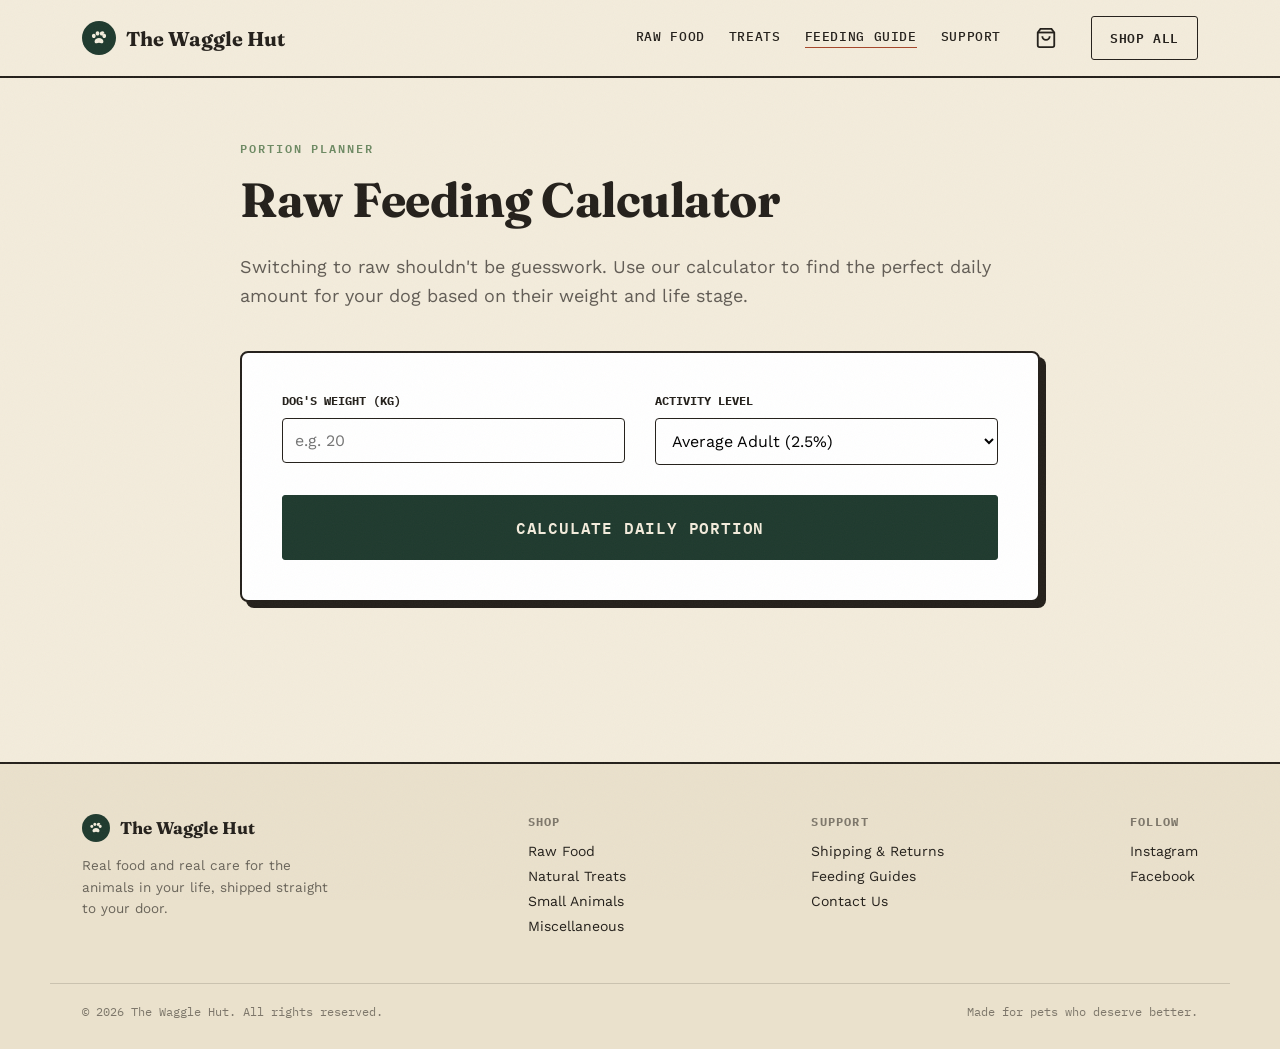
==== calculator.html @ dce18dcf "Initial website" ====
<!DOCTYPE html>
<html lang="en">
<head>
  <meta charset="UTF-8">
  <meta name="viewport" content="width=device-width, initial-scale=1.0">
  <title>Raw Feeding Calculator — The Waggle Hut</title>
  <link rel="stylesheet" href="css/main.css">
  <link rel="stylesheet" href="css/components.css">
</head>
<body>

<div class="cart-overlay">
  <div class="cart-drawer">
    <div class="cart-header">
      <h2>Your Cart</h2>
      <button class="close-cart" onclick="closeCart()">
        <svg width="24" height="24" viewBox="0 0 24 24" fill="none" stroke="currentColor" stroke-width="2"><path d="M18 6 6 18M6 6l12 12"/></svg>
      </button>
    </div>
    <div class="cart-items"></div>
    <div class="cart-footer">
      <div class="cart-total"><span>Subtotal</span><span>£0.00</span></div>
      <button class="cta-btn checkout-btn">Proceed to Checkout</button>
    </div>
  </div>
</div>

<header>
  <div class="header-inner">
    <a href="index.html" class="logo">
      <span class="mark">
        <svg viewBox="0 0 24 24" fill="none" xmlns="http://www.w3.org/2000/svg">
          <path d="M8 9.5c0 1.4-1 2.5-2.2 2.5S3.5 10.9 3.5 9.5 4.6 7 5.8 7 8 8.1 8 9.5Z" fill="#F3ECDC"/>
          <path d="M12.5 6.5c0 1.4-1 2.5-2.2 2.5S8 7.9 8 6.5 9 4 10.2 4s2.3 1.1 2.3 2.5Z" fill="#F3ECDC"/>
          <path d="M17.5 6.5c0 1.4-1 2.5-2.3 2.5s-2.2-1.1-2.2-2.5S14.9 4 16.2 4s2.3 1.1 2.3 2.5Z" fill="#F3ECDC"/>
          <path d="M20.5 9.5c0 1.4-1 2.5-2.2 2.5S16 10.9 16 9.5 17.1 7 18.3 7s2.2 1.1 2.2 2.5Z" fill="#F3ECDC"/>
          <path d="M12 12c-2.6 0-5.3 1.7-5.3 4.1 0 1.5 1.2 2.6 2.6 2.3.9-.2 1.7-.6 2.7-.6s1.8.4 2.7.6c1.4.3 2.6-.8 2.6-2.3 0-2.4-2.7-4.1-5.3-4.1Z" fill="#F3ECDC"/>
        </svg>
      </span>
      The Waggle Hut
    </a>
    <nav>
      <div class="nav-links">
        <a href="shop.html?cat=raw">Raw Food</a>
        <a href="shop.html?cat=treats">Treats</a>
        <a href="calculator.html" style="border-color:var(--rust);">Feeding Guide</a>
        <a href="contact.html">Support</a>
        <a href="shop.html" class="mobile-only-link">Shop All</a>
      </div>
      <button class="cart-trigger" onclick="openCart()">
        <svg viewBox="0 0 24 24" fill="none" stroke="currentColor" stroke-width="2">
          <path d="M6 2 3 6v14a2 2 0 0 0 2 2h14a2 2 0 0 0 2-2V6l-3-4Z"/><path d="M3 6h18"/><path d="M16 10a4 4 0 0 1-8 0"/>
        </svg>
        <span class="cart-count">0</span>
      </button>
      <a href="shop.html" class="cta-btn outline">Shop All</a>
      <button class="menu-toggle" onclick="toggleMenu()" aria-label="Toggle Menu">
        <span></span>
        <span></span>
        <span></span>
      </button>
    </nav>
  </div>
</header>

<main class="wrap" style="padding: 60px 32px;">
  <div style="max-width: 800px; margin: 0 auto;">
    <div class="eyebrow" style="color: var(--sage); margin-bottom: 12px;">Portion Planner</div>
    <h1 style="font-size: 48px; margin-bottom: 24px;">Raw Feeding Calculator</h1>
    <p style="font-size: 18px; line-height: 1.6; color: rgba(36, 32, 27, 0.7); margin-bottom: 40px;">
      Switching to raw shouldn't be guesswork. Use our calculator to find the perfect daily amount for your dog based on their weight and life stage.
    </p>

    <div style="background: white; border: 2px solid var(--ink); border-radius: 8px; padding: 40px; box-shadow: 6px 6px 0 var(--ink);">
      <div style="display: grid; grid-template-columns: 1fr 1fr; gap: 30px; margin-bottom: 30px;">
        <div>
          <label style="display: block; font-family: 'IBM Plex Mono', monospace; font-size: 12px; font-weight: 700; text-transform: uppercase; margin-bottom: 10px;">Dog's Weight (kg)</label>
          <input type="number" id="weight" placeholder="e.g. 20" style="width: 100%; padding: 12px; border: 1.5px solid var(--ink); border-radius: 4px; font-family: inherit; font-size: 16px;">
        </div>
        <div>
          <label style="display: block; font-family: 'IBM Plex Mono', monospace; font-size: 12px; font-weight: 700; text-transform: uppercase; margin-bottom: 10px;">Activity Level</label>
          <select id="activity" style="width: 100%; padding: 12px; border: 1.5px solid var(--ink); border-radius: 4px; font-family: inherit; font-size: 16px; background: white;">
            <option value="0.02">Inactive / Senior (2%)</option>
            <option value="0.025" selected>Average Adult (2.5%)</option>
            <option value="0.03">Very Active (3%)</option>
            <option value="0.05">Puppy (5%)</option>
          </select>
        </div>
      </div>
      
      <button class="cta-btn" style="width: 100%; padding: 18px; font-size: 16px;" onclick="calculatePortion()">Calculate Daily Portion</button>

      <div id="result" style="margin-top: 40px; padding-top: 40px; border-top: 1px solid var(--line); display: none; text-align: center;">
        <div class="eyebrow" style="color: var(--rust); margin-bottom: 8px;">Recommended Daily Amount</div>
        <div style="font-family: 'Fraunces', serif; font-size: 64px; font-weight: 900; color: var(--pine);" id="portion-value">500g</div>
        <p style="font-size: 14px; color: rgba(36, 32, 27, 0.6); margin-top: 10px;">Split this into 2 meals per day.</p>
        
        <div style="margin-top: 32px; background: var(--cream); padding: 20px; border-radius: 6px; text-align: left;">
          <h4 style="margin-bottom: 10px;">The 80-10-10 Rule</h4>
          <p style="font-size: 14px; line-height: 1.5;">For a balanced diet, this total should ideally consist of 80% muscle meat, 10% edible bone, and 10% organ meat (5% of which should be liver).</p>
        </div>
      </div>
    </div>
  </div>
</main>

<footer style="margin-top: 100px;">
  <div class="foot-inner">
    <div class="foot-col" style="max-width:260px;">
      <div class="logo" style="margin-bottom:10px;">
        <span class="mark" style="width:28px;height:28px;">
           <svg viewBox="0 0 24 24" fill="none" xmlns="http://www.w3.org/2000/svg" style="width:16px;height:16px;"><path d="M8 9.5c0 1.4-1 2.5-2.2 2.5S3.5 10.9 3.5 9.5 4.6 7 5.8 7 8 8.1 8 9.5Z" fill="#F3ECDC"/><path d="M12.5 6.5c0 1.4-1 2.5-2.2 2.5S8 7.9 8 6.5 9 4 10.2 4s2.3 1.1 2.3 2.5Z" fill="#F3ECDC"/><path d="M17.5 6.5c0 1.4-1 2.5-2.3 2.5s-2.2-1.1-2.2-2.5S14.9 4 16.2 4s2.3 1.1 2.3 2.5Z" fill="#F3ECDC"/><path d="M20.5 9.5c0 1.4-1 2.5-2.2 2.5S16 10.9 16 9.5 17.1 7 18.3 7s2.2 1.1 2.2 2.5Z" fill="#F3ECDC"/><path d="M12 12c-2.6 0-5.3 1.7-5.3 4.1 0 1.5 1.2 2.6 2.6 2.3.9-.2 1.7-.6 2.7-.6s1.8.4 2.7.6c1.4.3 2.6-.8 2.6-2.3 0-2.4-2.7-4.1-5.3-4.1Z" fill="#F3ECDC"/></svg>
        </span>
        <span style="font-size:17px;">The Waggle Hut</span>
      </div>
      <p style="font-size:13.5px; line-height:1.6; color:rgba(36,32,27,0.65);">Real food and real care for the animals in your life, shipped straight to your door.</p>
    </div>
    <div class="foot-col">
      <h4>Shop</h4>
      <a href="shop.html?cat=raw">Raw Food</a>
      <a href="shop.html?cat=treats">Natural Treats</a>
      <a href="shop.html?cat=small-animals">Small Animals</a>
      <a href="shop.html?cat=misc">Miscellaneous</a>
    </div>
    <div class="foot-col">
      <h4>Support</h4>
      <a href="contact.html">Shipping &amp; Returns</a>
      <a href="calculator.html">Feeding Guides</a>
      <a href="contact.html">Contact Us</a>
    </div>
    <div class="foot-col">
      <h4>Follow</h4>
      <a href="#">Instagram</a>
      <a href="#">Facebook</a>
    </div>
  </div>
  <div class="foot-bottom">
    <span>© 2026 The Waggle Hut. All rights reserved.</span>
    <span>Made for pets who deserve better.</span>
  </div>
</footer>

<script src="js/products.js"></script>
<script src="js/cart.js"></script>
<script>
  function calculatePortion() {
    const weight = parseFloat(document.getElementById('weight').value);
    const activity = parseFloat(document.getElementById('activity').value);
    const resultDiv = document.getElementById('result');
    const valueSpan = document.getElementById('portion-value');

    if (isNaN(weight) || weight <= 0) {
      alert("Please enter a valid weight.");
      return;
    }

    const portion = weight * activity * 1000; // in grams
    valueSpan.textContent = portion >= 1000 ? (portion/1000).toFixed(2) + 'kg' : Math.round(portion) + 'g';
    resultDiv.style.display = 'block';
    
    // Smooth scroll to result
    resultDiv.scrollIntoView({ behavior: 'smooth', block: 'nearest' });
  }
</script>

</body>
</html>
---- css/main.css ----
@import url('https://fonts.googleapis.com/css2?family=Fraunces:wght@500;600;700;900&family=Work+Sans:wght@400;500;600&family=IBM+Plex+Mono:wght@500;600&display=swap');

:root {
  --pine: #1F3A2E;
  --pine-dark: #142720;
  --cream: #F3ECDC;
  --cream-2: #EAE1CC;
  --ink: #24201B;
  --rust: #A6472A;
  --ochre: #C9902E;
  --sage: #6E8A63;
  --line: rgba(36,32,27,0.16);
  --shadow: 0 10px 24px rgba(20,39,32,0.14);
}

* { box-sizing: border-box; }
html { scroll-behavior: smooth; }

body {
  margin: 0;
  background: var(--cream);
  color: var(--ink);
  font-family: 'Work Sans', sans-serif;
  -webkit-font-smoothing: antialiased;
  min-height: 100vh;
  display: flex;
  flex-direction: column;
}

/* Global Grain Overlay */
body::before {
  content: "";
  position: fixed; inset: 0;
  pointer-events: none;
  z-index: 2000;
  opacity: 0.035;
  background-image: url("data:image/svg+xml,%3Csvg xmlns='http://www.w3.org/2000/svg' width='140' height='140'%3E%3Cfilter id='n'%3E%3CfeTurbulence type='fractalNoise' baseFrequency='0.9' numOctaves='2' stitchTiles='stitch'/%3E%3C/filter%3E%3Crect width='100%25' height='100%25' filter='url(%23n)'/%3E%3C/svg%3E");
}

h1, h2, h3, h4 {
  font-family: 'Fraunces', serif;
  margin: 0;
  letter-spacing: -0.01em;
}

a { color: inherit; text-decoration: none; }

.eyebrow {
  font-family: 'IBM Plex Mono', monospace;
  font-size: 12px;
  letter-spacing: 0.16em;
  text-transform: uppercase;
  font-weight: 600;
}

.wrap {
  max-width: 1180px;
  margin: 0 auto;
  padding: 0 32px;
  width: 100%;
}

@media (max-width: 640px) { .wrap { padding: 0 20px; } }

/* ---------- HEADER ---------- */
header {
  position: sticky; top: 0; z-index: 100;
  background: var(--cream);
  border-bottom: 2px solid var(--ink);
}

.header-inner {
  display: flex; align-items: center; justify-content: space-between;
  padding: 16px 32px;
  max-width: 1180px;
  margin: 0 auto;
}

@media (max-width: 640px) { .header-inner { padding: 14px 20px; } }

.logo {
  display: flex; align-items: center; gap: 10px;
  font-family: 'Fraunces', serif;
  font-weight: 700;
  font-size: 20px;
}

.logo .mark {
  width: 34px; height: 34px; border-radius: 50%;
  background: var(--pine);
  display: flex; align-items: center; justify-content: center;
  flex-shrink: 0;
}

.logo .mark svg { width: 20px; height: 20px; }

nav { display: flex; gap: 28px; align-items: center; }

nav a {
  font-family: 'IBM Plex Mono', monospace;
  font-size: 12.5px;
  letter-spacing: 0.05em;
  text-transform: uppercase;
  font-weight: 500;
  padding-bottom: 3px;
  border-bottom: 1.5px solid transparent;
  transition: border-color .2s ease;
  white-space: nowrap;
}

nav a:hover { border-color: var(--rust); }

.nav-links { display: flex; gap: 24px; }

.cart-trigger {
  position: relative;
  background: none; border: none; cursor: pointer; padding: 6px;
  display: flex; align-items: center; justify-content: center;
}
.cart-trigger svg { width: 22px; height: 22px; color: var(--ink); }
.cart-count {
  position: absolute; top: -2px; right: -2px;
  background: var(--rust); color: #fff;
  font-family: 'IBM Plex Mono', monospace; font-size: 10px; font-weight: 700;
  width: 16px; height: 16px; border-radius: 50%;
  display: flex; align-items: center; justify-content: center;
}

.cta-btn {
  font-family: 'IBM Plex Mono', monospace;
  font-size: 12.5px;
  letter-spacing: 0.05em;
  text-transform: uppercase;
  font-weight: 600;
  background: var(--pine);
  color: var(--cream);
  padding: 10px 18px;
  border-radius: 3px;
  display: inline-block;
  transition: transform .18s ease, background .18s ease;
  border: 1.5px solid var(--pine);
  cursor: pointer;
}

.cta-btn:hover { background: var(--pine-dark); transform: translateY(-2px); }

.cta-btn.outline { background: transparent; color: var(--ink); border: 1.5px solid var(--ink); }

.cta-btn.outline:hover { background: var(--ink); color: var(--cream); }

.menu-toggle { display: none; }

.mobile-only-link { display: none; }

@media (max-width: 860px) {
  .nav-links { display: none; }
  
  .nav-links.open {
    display: flex;
    flex-direction: column;
    position: absolute;
    top: 100%;
    left: 0;
    right: 0;
    background: var(--cream);
    border-bottom: 2px solid var(--ink);
    padding: 24px;
    gap: 8px;
    z-index: 99;
  }
  
  .nav-links.open a {
    font-size: 16px;
    padding: 10px 0;
    border-bottom: 1px solid var(--line);
    width: 100%;
    display: block;
  }
  
  .nav-links.open a:last-child {
    border-bottom: none;
  }

  .mobile-only-link {
    display: block;
  }

  nav > .cta-btn.outline {
    display: none;
  }

  .menu-toggle {
    display: flex;
    gap: 4px;
    flex-direction: column;
    justify-content: center;
    align-items: center;
    background: none;
    border: none;
    cursor: pointer;
    padding: 6px;
    width: 34px;
    height: 34px;
  }
  
  .menu-toggle span {
    width: 22px;
    height: 2px;
    background: var(--ink);
    transition: transform .2s ease, opacity .2s ease;
  }
  
  .menu-toggle.active span:nth-child(1) {
    transform: translateY(6px) rotate(45deg);
  }
  .menu-toggle.active span:nth-child(2) {
    opacity: 0;
  }
  .menu-toggle.active span:nth-child(3) {
    transform: translateY(-6px) rotate(-45deg);
  }
}

/* ---------- FOOTER ---------- */
footer {
  background: var(--cream-2);
  padding: 50px 0 30px;
  margin-top: auto;
  border-top: 2px solid var(--ink);
}

.foot-inner {
  max-width: 1180px; margin: 0 auto; padding: 0 32px;
  display: flex; justify-content: space-between; gap: 40px; flex-wrap: wrap;
}

@media (max-width: 640px) { .foot-inner { padding: 0 20px; } }

.foot-col h4 {
  font-family: 'IBM Plex Mono', monospace;
  font-size: 12px; text-transform: uppercase; letter-spacing: 0.1em;
  margin-bottom: 14px; color: rgba(36,32,27,0.55);
}

.foot-col a { display: block; font-size: 14px; margin-bottom: 9px; color: var(--ink); }
.foot-col a:hover { color: var(--rust); }

.foot-bottom {
  max-width: 1180px; margin: 40px auto 0; padding: 20px 32px 0;
  border-top: 1px solid var(--line);
  font-family: 'IBM Plex Mono', monospace;
  font-size: 11.5px; color: rgba(36,32,27,0.55);
  display: flex; justify-content: space-between; flex-wrap: wrap; gap: 10px;
}

@media (max-width: 640px) { .foot-bottom { padding: 20px 20px 0; } }

/* ---------- SHARED UTILITIES ---------- */
@media (prefers-reduced-motion: reduce) {
  * { animation: none !important; transition: none !important; }
}
---- css/components.css ----
/* ---------- HERO ---------- */
.hero {
  background: var(--pine);
  color: var(--cream);
  position: relative;
  overflow: hidden;
  border-bottom: 2px solid var(--ink);
}

.hero-inner {
  max-width: 1180px;
  margin: 0 auto;
  padding: 88px 32px 96px;
  display: grid;
  grid-template-columns: 1.15fr 0.85fr;
  gap: 40px;
  align-items: center;
}

@media (max-width: 900px) {
  .hero-inner { grid-template-columns: 1fr; padding: 56px 20px 64px; text-align: left; }
}

.hero-eyebrow { color: var(--ochre); margin-bottom: 18px; }

.hero h1 {
  font-size: clamp(40px, 6vw, 68px);
  line-height: 1.02;
  font-weight: 700;
}

.hero h1 em { font-style: normal; color: var(--ochre); }

.hero p {
  font-size: 17px;
  line-height: 1.6;
  max-width: 460px;
  margin: 22px 0 32px;
  color: rgba(243,236,220,0.86);
}

.hero-ctas { display: flex; gap: 14px; flex-wrap: wrap; }
.hero-ctas .cta-btn { background: var(--ochre); border-color: var(--ochre); color: var(--pine-dark); font-weight: 700; }
.hero-ctas .cta-btn:hover { background: #dba342; }
.hero-ctas .cta-btn.outline { background: transparent; color: var(--cream); border-color: rgba(243,236,220,0.5); }
.hero-ctas .cta-btn.outline:hover { background: rgba(243,236,220,0.12); }

.stamp-wrap { display: flex; justify-content: center; align-items: center; }

.stamp {
  width: min(300px, 80vw);
  height: min(300px, 80vw);
  border-radius: 50%;
  border: 3px solid var(--ochre);
  display: flex;
  align-items: center;
  justify-content: center;
  position: relative;
  transform: rotate(-8deg);
  animation: stampin .7s ease-out;
}

.stamp::before {
  content: "";
  position: absolute; inset: 10px;
  border-radius: 50%;
  border: 1px dashed rgba(201,144,46,0.55);
}

.stamp-text {
  font-family: 'IBM Plex Mono', monospace;
  text-transform: uppercase;
  text-align: center;
  color: var(--ochre);
  font-size: 12px;
  letter-spacing: 0.14em;
  line-height: 1.8;
}

.stamp-text .big {
  font-family: 'Fraunces', serif;
  font-size: 26px;
  color: var(--cream);
  letter-spacing: 0;
  display: block;
  margin: 6px 0;
}

@keyframes stampin {
  0% { transform: rotate(-8deg) scale(1.4); opacity: 0; }
  60% { opacity: 1; }
  100% { transform: rotate(-8deg) scale(1); opacity: 1; }
}

/* ---------- TRUST STRIP ---------- */
.trust {
  background: var(--cream-2);
  border-bottom: 2px solid var(--ink);
}

.trust-inner {
  max-width: 1180px; margin: 0 auto; padding: 22px 32px;
  display: flex; justify-content: space-between; flex-wrap: wrap; gap: 18px;
}

@media (max-width: 640px) { .trust-inner { padding: 20px; justify-content: flex-start; gap: 14px 28px; } }

.trust-item {
  display: flex; align-items: center; gap: 10px;
  font-family: 'IBM Plex Mono', monospace;
  font-size: 12px; letter-spacing: 0.03em;
  text-transform: uppercase;
  font-weight: 600;
}

.trust-item svg { width: 18px; height: 18px; flex-shrink: 0; color: var(--rust); }

/* ---------- CATEGORY CARDS ---------- */
.cat-grid {
  display: grid;
  grid-template-columns: repeat(4, 1fr);
  gap: 26px;
}

@media (max-width: 980px) { .cat-grid { grid-template-columns: repeat(2, 1fr); } }
@media (max-width: 560px) { .cat-grid { grid-template-columns: 1fr; } }

.cat-card {
  position: relative;
  background: #fff;
  border: 1.5px solid var(--ink);
  border-radius: 6px;
  padding: 30px 24px 26px;
  display: flex;
  flex-direction: column;
  gap: 16px;
  cursor: pointer;
  transition: transform .22s cubic-bezier(.2, .8, .3, 1), box-shadow .22s ease;
  transform: rotate(var(--tilt, 0deg));
  box-shadow: 4px 4px 0 var(--ink);
}

.cat-card:nth-child(1) { --tilt: -1.4deg; }
.cat-card:nth-child(2) { --tilt: 1deg; }
.cat-card:nth-child(3) { --tilt: -0.8deg; }
.cat-card:nth-child(4) { --tilt: 1.6deg; }

.cat-card:hover {
  transform: rotate(0deg) translateY(-6px);
  box-shadow: 8px 10px 0 var(--ink);
}

.cat-tag-hole {
  position: absolute; top: 14px; left: 50%; transform: translateX(-50%);
  width: 14px; height: 14px; border-radius: 50%;
  background: var(--cream);
  border: 1.5px solid var(--ink);
}

.cat-icon {
  width: 56px; height: 56px; border-radius: 50%;
  display: flex; align-items: center; justify-content: center;
  margin-top: 8px;
}

.cat-icon svg { width: 28px; height: 28px; }
.cat-card.raw .cat-icon { background: rgba(166, 71, 42, 0.12); color: var(--rust); }
.cat-card.treats .cat-icon { background: rgba(201, 144, 46, 0.15); color: var(--ochre); }
.cat-card.small .cat-icon { background: rgba(110, 138, 99, 0.15); color: var(--sage); }
.cat-card.misc .cat-icon { background: rgba(31, 58, 46, 0.1); color: var(--pine); }

.cat-card h3 { font-size: 21px; font-weight: 600; }
.cat-card p { font-size: 14.5px; line-height: 1.55; color: rgba(36, 32, 27, 0.7); margin: 0; flex: 1; }

.cat-card .go {
  font-family: 'IBM Plex Mono', monospace;
  font-size: 12px; text-transform: uppercase; letter-spacing: 0.06em; font-weight: 700;
  display: inline-flex; align-items: center; gap: 6px;
}

.cat-card.raw .go { color: var(--rust); }
.cat-card.treats .go { color: var(--ochre); }
.cat-card.small .go { color: var(--sage); }
.cat-card.misc .go { color: var(--pine); }
.cat-card .go svg { width: 13px; height: 13px; transition: transform .18s ease; }
.cat-card:hover .go svg { transform: translateX(4px); }

/* ---------- BAND ---------- */
.band {
  background: var(--pine);
  color: var(--cream);
  padding: 70px 0;
  border-top: 2px solid var(--ink);
  border-bottom: 2px solid var(--ink);
}

.band-inner {
  max-width: 1180px; margin: 0 auto; padding: 0 32px;
  display: flex; align-items: center; justify-content: space-between; gap: 30px; flex-wrap: wrap;
}

@media (max-width: 640px) { .band-inner { padding: 0 20px; } }
.band h2 { font-size: clamp(24px, 3.4vw, 34px); font-weight: 700; max-width: 520px; }
.band .cta-btn { background: var(--ochre); border-color: var(--ochre); color: var(--pine-dark); font-weight: 700; }
.band .cta-btn:hover { background: #dba342; }

/* ---------- CART DRAWER ---------- */
.cart-overlay {
  position: fixed; inset: 0;
  background: rgba(20, 39, 32, 0.4);
  backdrop-filter: blur(4px);
  z-index: 2000;
  opacity: 0; pointer-events: none;
  transition: opacity .3s ease;
}
.cart-overlay.open { opacity: 1; pointer-events: auto; }

.cart-drawer {
  position: fixed; top: 0; right: 0; bottom: 0;
  width: min(420px, 100vw);
  background: var(--cream);
  border-left: 2px solid var(--ink);
  z-index: 2001;
  display: flex; flex-direction: column;
  transform: translateX(100%);
  transition: transform .35s cubic-bezier(.2, .8, .3, 1);
  box-shadow: -10px 0 30px rgba(0,0,0,0.1);
}
.cart-overlay.open .cart-drawer { transform: translateX(0); }

.cart-header {
  padding: 24px 32px;
  border-bottom: 2px solid var(--ink);
  display: flex; align-items: center; justify-content: space-between;
}
.cart-header h2 { font-size: 24px; }
.close-cart {
  background: none; border: none; cursor: pointer; padding: 8px;
  display: flex; align-items: center; justify-content: center;
}

.cart-items {
  flex: 1; overflow-y: auto; padding: 32px;
  display: flex; flex-direction: column; gap: 24px;
}

.cart-item {
  display: flex; gap: 16px; align-items: center;
  padding-bottom: 20px; border-bottom: 1px solid var(--line);
}
.cart-item-img {
  width: 70px; height: 70px; border: 1.5px solid var(--ink);
  border-radius: 4px; object-fit: cover; background: #fff;
}
.cart-item-info { flex: 1; }
.cart-item-info h4 { font-size: 16px; margin-bottom: 4px; }
.cart-item-info p { 
  font-family: 'IBM Plex Mono', monospace; font-size: 13px; margin: 0; 
  color: var(--rust); font-weight: 600;
}

.cart-footer {
  padding: 32px; border-top: 2px solid var(--ink);
  background: var(--cream-2);
}
.cart-total {
  display: flex; justify-content: space-between; align-items: center;
  margin-bottom: 20px;
}
.cart-total span:first-child { font-family: 'IBM Plex Mono', monospace; font-size: 12px; text-transform: uppercase; font-weight: 600; }
.cart-total span:last-child { font-family: 'Fraunces', serif; font-size: 22px; font-weight: 700; }

.checkout-btn {
  width: 100%; text-align: center; padding: 16px;
  font-size: 14px; letter-spacing: 0.1em;
}

.cart-empty {
  text-align: center; padding: 40px 0; color: rgba(36, 32, 27, 0.5);
}
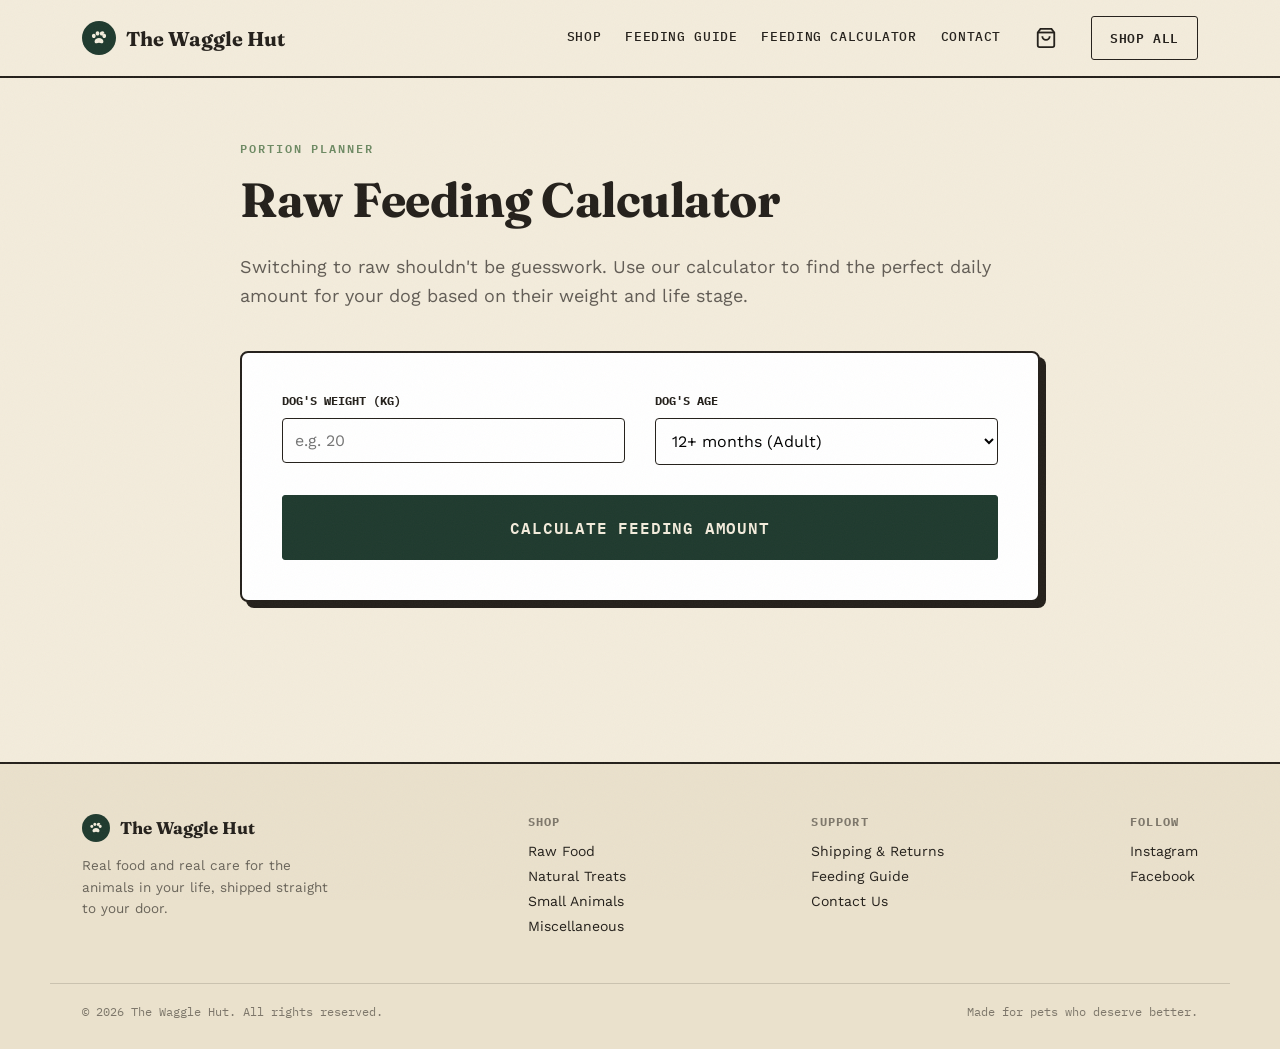
==== commit 27aa78bd: "Update feeding guide and website navigation" ====
--- a/calculator.html
+++ b/calculator.html
@@ -11,8 +11,8 @@
 
 <div class="cart-overlay">
   <div class="cart-drawer">
-    <div class="cart-header">
-      <h2>Your Cart</h2>
+    <div class="cart-header" style="display:flex; justify-content:space-between; align-items:center;">
+      <h2 id="cart-total-items">0 items</h2>
       <button class="close-cart" onclick="closeCart()">
         <svg width="24" height="24" viewBox="0 0 24 24" fill="none" stroke="currentColor" stroke-width="2"><path d="M18 6 6 18M6 6l12 12"/></svg>
       </button>
@@ -20,7 +20,7 @@
     <div class="cart-items"></div>
     <div class="cart-footer">
       <div class="cart-total"><span>Subtotal</span><span>£0.00</span></div>
-      <button class="cta-btn checkout-btn">Proceed to Checkout</button>
+      <button class="cta-btn checkout-btn" onclick="window.location.assign('checkout.html')">Proceed to Checkout</button>
     </div>
   </div>
 </div>
@@ -41,11 +41,10 @@
     </a>
     <nav>
       <div class="nav-links">
-        <a href="shop.html?cat=raw">Raw Food</a>
-        <a href="shop.html?cat=treats">Treats</a>
-        <a href="calculator.html" style="border-color:var(--rust);">Feeding Guide</a>
-        <a href="contact.html">Support</a>
-        <a href="shop.html" class="mobile-only-link">Shop All</a>
+        <a href="shop.html">Shop</a>
+        <a href="feeding.html">Feeding Guide</a>
+        <a href="calculator.html">Feeding Calculator</a>
+        <a href="contact.html">Contact</a>
       </div>
       <button class="cart-trigger" onclick="openCart()">
         <svg viewBox="0 0 24 24" fill="none" stroke="currentColor" stroke-width="2">
@@ -78,27 +77,38 @@
           <input type="number" id="weight" placeholder="e.g. 20" style="width: 100%; padding: 12px; border: 1.5px solid var(--ink); border-radius: 4px; font-family: inherit; font-size: 16px;">
         </div>
         <div>
-          <label style="display: block; font-family: 'IBM Plex Mono', monospace; font-size: 12px; font-weight: 700; text-transform: uppercase; margin-bottom: 10px;">Activity Level</label>
-          <select id="activity" style="width: 100%; padding: 12px; border: 1.5px solid var(--ink); border-radius: 4px; font-family: inherit; font-size: 16px; background: white;">
-            <option value="0.02">Inactive / Senior (2%)</option>
-            <option value="0.025" selected>Average Adult (2.5%)</option>
-            <option value="0.03">Very Active (3%)</option>
-            <option value="0.05">Puppy (5%)</option>
+          <label style="display: block; font-family: 'IBM Plex Mono', monospace; font-size: 12px; font-weight: 700; text-transform: uppercase; margin-bottom: 10px;">Dog's Age</label>
+          <select id="age" style="width: 100%; padding: 12px; border: 1.5px solid var(--ink); border-radius: 4px; font-family: inherit; font-size: 16px; background: white;">
+            <option value="0.10">Under 3 months</option>
+            <option value="0.08">3-4 months</option>
+            <option value="0.06">4-6 months</option>
+            <option value="0.04">6-12 months</option>
+            <option value="0.025" selected>12+ months (Adult)</option>
           </select>
         </div>
       </div>
       
-      <button class="cta-btn" style="width: 100%; padding: 18px; font-size: 16px;" onclick="calculatePortion()">Calculate Daily Portion</button>
+      <button class="cta-btn" style="width: 100%; padding: 18px; font-size: 16px;" onclick="calculatePortion()">Calculate Feeding Amount</button>
 
-      <div id="result" style="margin-top: 40px; padding-top: 40px; border-top: 1px solid var(--line); display: none; text-align: center;">
-        <div class="eyebrow" style="color: var(--rust); margin-bottom: 8px;">Recommended Daily Amount</div>
-        <div style="font-family: 'Fraunces', serif; font-size: 64px; font-weight: 900; color: var(--pine);" id="portion-value">500g</div>
-        <p style="font-size: 14px; color: rgba(36, 32, 27, 0.6); margin-top: 10px;">Split this into 2 meals per day.</p>
+      <div id="result" style="margin-top: 40px; padding-top: 40px; border-top: 1px solid var(--line); display: none;">
+        <div style="display: grid; grid-template-columns: repeat(auto-fit, minmax(150px, 1fr)); gap: 20px; text-align: center;">
+            <div style="padding: 15px; background: var(--cream-2); border-radius: 4px;">
+                <div class="eyebrow" style="color: var(--rust); margin-bottom: 5px; font-size: 10px;">Percentage</div>
+                <div style="font-size: 20px; font-weight: 700;" id="res-perc">2.5%</div>
+            </div>
+            <div style="padding: 15px; background: var(--cream-2); border-radius: 4px;">
+                <div class="eyebrow" style="color: var(--rust); margin-bottom: 5px; font-size: 10px;">Daily</div>
+                <div style="font-size: 20px; font-weight: 700;" id="res-daily">500g</div>
+            </div>
+            <div style="padding: 15px; background: var(--cream-2); border-radius: 4px;">
+                <div class="eyebrow" style="color: var(--rust); margin-bottom: 5px; font-size: 10px;">Weekly</div>
+                <div style="font-size: 20px; font-weight: 700;" id="res-weekly">3.5kg</div>
+            </div>
+        </div>
         
-        <div style="margin-top: 32px; background: var(--cream); padding: 20px; border-radius: 6px; text-align: left;">
-          <h4 style="margin-bottom: 10px;">The 80-10-10 Rule</h4>
-          <p style="font-size: 14px; line-height: 1.5;">For a balanced diet, this total should ideally consist of 80% muscle meat, 10% edible bone, and 10% organ meat (5% of which should be liver).</p>
-        </div>
+        <p style="font-size: 13px; color: rgba(36, 32, 27, 0.6); margin-top: 25px; line-height: 1.5;">
+            <em>Note: These figures are general starting guidelines. Individual requirements vary greatly based on breed, activity, body condition, and growth stage. This is not veterinary advice.</em>
+        </p>
       </div>
     </div>
   </div>
@@ -125,7 +135,7 @@
     <div class="foot-col">
       <h4>Support</h4>
       <a href="contact.html">Shipping &amp; Returns</a>
-      <a href="calculator.html">Feeding Guides</a>
+      <a href="feeding.html\">Feeding Guide</a>
       <a href="contact.html">Contact Us</a>
     </div>
     <div class="foot-col">
@@ -145,17 +155,24 @@
 <script>
   function calculatePortion() {
     const weight = parseFloat(document.getElementById('weight').value);
-    const activity = parseFloat(document.getElementById('activity').value);
+    const agePerc = parseFloat(document.getElementById('age').value);
     const resultDiv = document.getElementById('result');
-    const valueSpan = document.getElementById('portion-value');
+    const resPerc = document.getElementById('res-perc');
+    const resDaily = document.getElementById('res-daily');
+    const resWeekly = document.getElementById('res-weekly');
 
     if (isNaN(weight) || weight <= 0) {
       alert("Please enter a valid weight.");
       return;
     }
 
-    const portion = weight * activity * 1000; // in grams
-    valueSpan.textContent = portion >= 1000 ? (portion/1000).toFixed(2) + 'kg' : Math.round(portion) + 'g';
+    const dailyGrams = weight * agePerc * 1000;
+    const weeklyGrams = dailyGrams * 7;
+    
+    resPerc.textContent = (agePerc * 100).toFixed(1) + '%';
+    resDaily.textContent = dailyGrams >= 1000 ? (dailyGrams/1000).toFixed(2) + 'kg' : Math.round(dailyGrams) + 'g';
+    resWeekly.textContent = weeklyGrams >= 1000 ? (weeklyGrams/1000).toFixed(2) + 'kg' : Math.round(weeklyGrams) + 'g';
+    
     resultDiv.style.display = 'block';
     
     // Smooth scroll to result
@@ -165,3 +182,10 @@
 
 </body>
 </html>
+
+
+
+
+
+
+
--- a/css/components.css
+++ b/css/components.css
@@ -271,10 +271,255 @@
 .cart-total span:last-child { font-family: 'Fraunces', serif; font-size: 22px; font-weight: 700; }
 
 .checkout-btn {
-  width: 100%; text-align: center; padding: 16px;
-  font-size: 14px; letter-spacing: 0.1em;
+  display: block;
+  width: 100%;
+  text-align: center;
+  padding: 16px;
+  font-size: 14px;
+  letter-spacing: 0.1em;
+  cursor: pointer;
+  background: var(--pine);
+  color: var(--cream);
+  border: 1.5px solid var(--ink);
+  border-radius: 4px;
+  transition: background .2s ease;
+}
+.checkout-btn:hover {
+  background: var(--rust);
+  color: var(--cream);
 }
 
 .cart-empty {
   text-align: center; padding: 40px 0; color: rgba(36, 32, 27, 0.5);
 }
+
+/* ---------- SHOP PAGE LAYOUT & FILTERS ---------- */
+
+/* The main layout grid for shop */
+.shop-container {
+  display: grid;
+  grid-template-columns: 260px 1fr;
+  gap: 32px;
+  align-items: start;
+  margin-top: 24px;
+}
+
+/* Mobile responsive adjustments */
+@media (max-width: 900px) {
+  .shop-container {
+    grid-template-columns: 1fr;
+    gap: 24px;
+  }
+}
+
+/* Sidebar filter container */
+.shop-sidebar {
+  background: var(--cream-2);
+  border: 1.5px solid var(--ink);
+  border-radius: 6px;
+  padding: 24px;
+  position: sticky;
+  top: 100px; /* offset from sticky header */
+  box-shadow: 4px 4px 0 var(--ink);
+  display: flex;
+  flex-direction: column;
+  gap: 20px;
+}
+
+.shop-sidebar h3 {
+  font-family: 'Fraunces', serif;
+  font-size: 20px;
+  color: var(--ink);
+  margin: 0 0 8px;
+  border-bottom: 1.5px solid var(--line);
+  padding-bottom: 8px;
+}
+
+.filter-group {
+  display: flex;
+  flex-direction: column;
+  gap: 8px;
+}
+
+.filter-group label {
+  font-family: 'IBM Plex Mono', monospace;
+  font-size: 11px;
+  font-weight: 600;
+  text-transform: uppercase;
+  letter-spacing: 0.08em;
+  color: rgba(36, 32, 27, 0.7);
+}
+
+.filter-group select {
+  font-family: 'Work Sans', sans-serif;
+  font-size: 14px;
+  font-weight: 500;
+  color: var(--ink);
+  background: var(--cream);
+  border: 1.5px solid var(--ink);
+  border-radius: 4px;
+  padding: 10px 12px;
+  cursor: pointer;
+  transition: border-color .15s ease, background-color .15s ease;
+  width: 100%;
+}
+
+.filter-group select:focus {
+  outline: none;
+  border-color: var(--rust);
+  background: #fff;
+}
+
+/* Control bar for sorting and results count */
+.shop-control-bar {
+  display: flex;
+  justify-content: space-between;
+  align-items: center;
+  flex-wrap: wrap;
+  gap: 16px;
+  margin-bottom: 24px;
+  padding-bottom: 16px;
+  border-bottom: 1.5px solid var(--line);
+}
+
+.results-count {
+  font-family: 'IBM Plex Mono', monospace;
+  font-size: 13px;
+  color: rgba(36, 32, 27, 0.65);
+}
+
+.sort-container {
+  display: flex;
+  align-items: center;
+  gap: 10px;
+}
+
+.sort-container label {
+  font-family: 'IBM Plex Mono', monospace;
+  font-size: 11px;
+  font-weight: 600;
+  text-transform: uppercase;
+  letter-spacing: 0.08em;
+  color: rgba(36, 32, 27, 0.7);
+  white-space: nowrap;
+}
+
+.sort-container select {
+  font-family: 'Work Sans', sans-serif;
+  font-size: 13.5px;
+  font-weight: 500;
+  color: var(--ink);
+  background: var(--cream);
+  border: 1.5px solid var(--ink);
+  border-radius: 4px;
+  padding: 6px 12px;
+  cursor: pointer;
+}
+
+/* Mobile Filter Drawer styling */
+.filter-toggle-btn {
+  display: none;
+  align-items: center;
+  gap: 8px;
+  background: var(--pine);
+  color: var(--cream);
+  padding: 10px 16px;
+  border: 1.5px solid var(--pine);
+  border-radius: 4px;
+  font-family: 'IBM Plex Mono', monospace;
+  font-size: 12px;
+  font-weight: 600;
+  text-transform: uppercase;
+  letter-spacing: 0.05em;
+  cursor: pointer;
+  transition: background .18s ease, transform .18s ease;
+}
+
+.filter-toggle-btn:hover {
+  background: var(--pine-dark);
+}
+
+@media (max-width: 900px) {
+  .filter-toggle-btn {
+    display: inline-flex;
+  }
+  
+  /* On mobile, turn the sidebar into a slide-out drawer */
+  .shop-sidebar {
+    position: fixed;
+    top: 0;
+    left: 0;
+    bottom: 0;
+    width: min(320px, 85vw);
+    z-index: 2002;
+    background: var(--cream);
+    box-shadow: 10px 0 30px rgba(0,0,0,0.15);
+    transform: translateX(-100%);
+    transition: transform .35s cubic-bezier(.2, .8, .3, 1);
+    overflow-y: auto;
+    border: none;
+    border-right: 2px solid var(--ink);
+    border-radius: 0;
+  }
+  
+  .shop-sidebar.open {
+    transform: translateX(0);
+  }
+
+  /* Overlay for filter drawer on mobile */
+  .filter-drawer-overlay {
+    position: fixed;
+    inset: 0;
+    background: rgba(20, 39, 32, 0.4);
+    backdrop-filter: blur(4px);
+    z-index: 2001;
+    opacity: 0;
+    pointer-events: none;
+    transition: opacity .3s ease;
+  }
+
+  .filter-drawer-overlay.open {
+    opacity: 1;
+    pointer-events: auto;
+  }
+
+  .shop-sidebar .close-filters-btn {
+    display: flex !important;
+    align-items: center;
+    justify-content: space-between;
+    font-family: 'Fraunces', serif;
+    font-size: 20px;
+    font-weight: 700;
+    border-bottom: 2px solid var(--ink);
+    padding: 20px 24px 12px;
+    margin: 0 -24px 8px;
+    background: var(--cream-2);
+  }
+}
+
+.shop-sidebar .close-filters-btn {
+  display: none;
+}
+
+/* Product Card Image */
+.product-card-img-container {
+  width: 100%;
+  aspect-ratio: 4/3;
+  overflow: hidden;
+  border: 1.5px solid var(--ink);
+  border-radius: 4px;
+  background: var(--cream);
+  position: relative;
+  margin-bottom: 4px;
+}
+
+.product-card-img {
+  width: 100%;
+  height: 100%;
+  object-fit: cover;
+  transition: transform .3s ease;
+}
+
+.cat-card:hover .product-card-img {
+  transform: scale(1.05);
+}
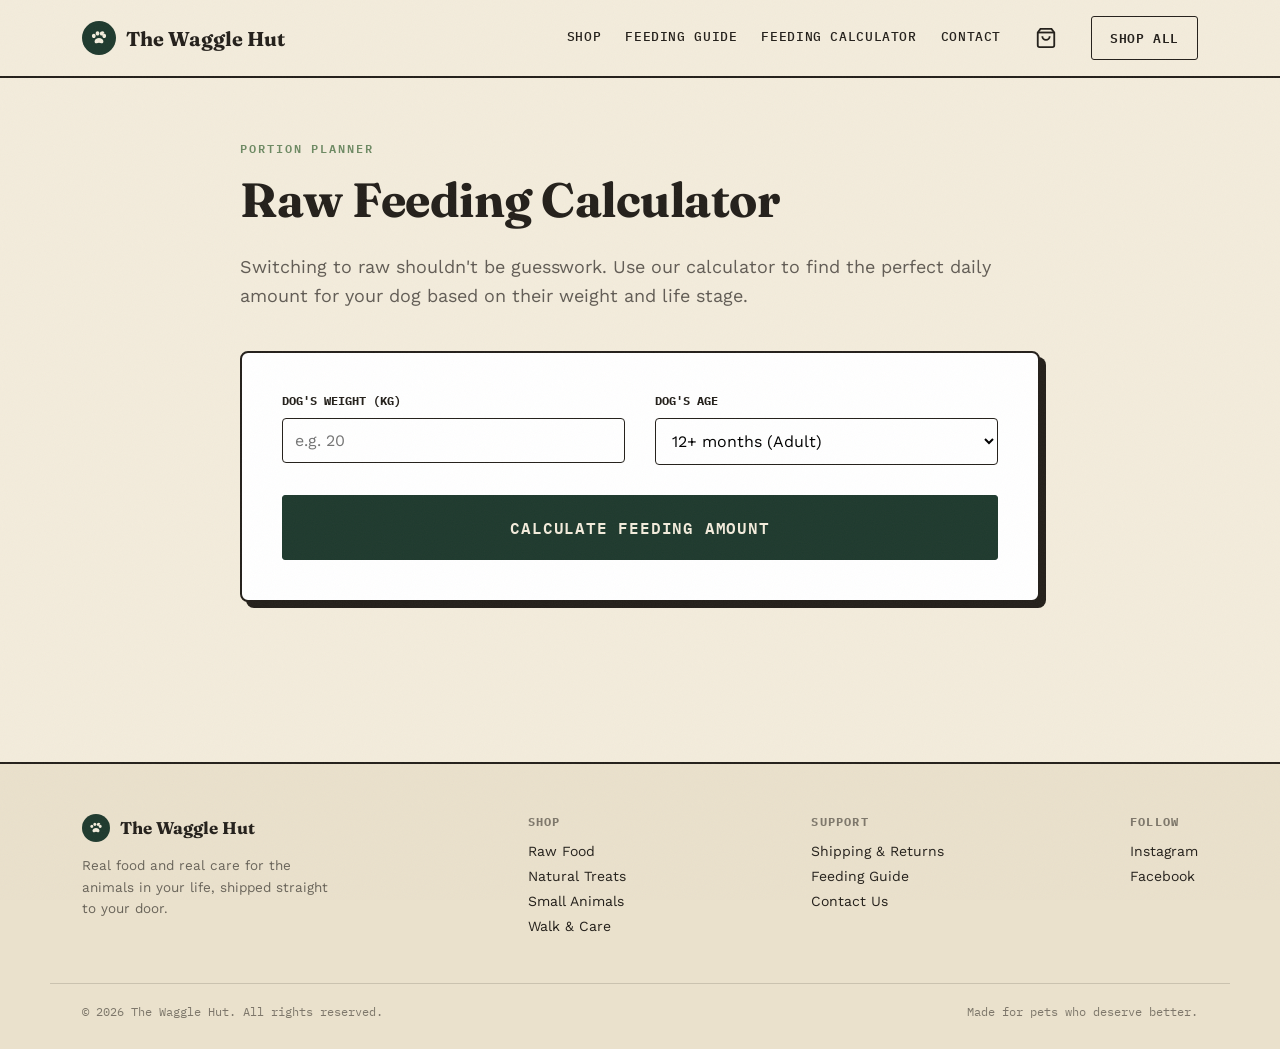
==== commit c24e18a7: "Changes to shop categories" ====
--- a/calculator.html
+++ b/calculator.html
@@ -130,7 +130,7 @@
       <a href="shop.html?cat=raw">Raw Food</a>
       <a href="shop.html?cat=treats">Natural Treats</a>
       <a href="shop.html?cat=small-animals">Small Animals</a>
-      <a href="shop.html?cat=misc">Miscellaneous</a>
+      <a href="shop.html?cat=walk">Walk & Care</a>
     </div>
     <div class="foot-col">
       <h4>Support</h4>
--- a/css/components.css
+++ b/css/components.css
@@ -167,7 +167,7 @@
 .cat-card.raw .cat-icon { background: rgba(166, 71, 42, 0.12); color: var(--rust); }
 .cat-card.treats .cat-icon { background: rgba(201, 144, 46, 0.15); color: var(--ochre); }
 .cat-card.small .cat-icon { background: rgba(110, 138, 99, 0.15); color: var(--sage); }
-.cat-card.misc .cat-icon { background: rgba(31, 58, 46, 0.1); color: var(--pine); }
+.cat-card.misc .cat-icon, .cat-card.walk .cat-icon { background: rgba(31, 58, 46, 0.1); color: var(--pine); }
 
 .cat-card h3 { font-size: 21px; font-weight: 600; }
 .cat-card p { font-size: 14.5px; line-height: 1.55; color: rgba(36, 32, 27, 0.7); margin: 0; flex: 1; }
@@ -181,7 +181,7 @@
 .cat-card.raw .go { color: var(--rust); }
 .cat-card.treats .go { color: var(--ochre); }
 .cat-card.small .go { color: var(--sage); }
-.cat-card.misc .go { color: var(--pine); }
+.cat-card.misc .go, .cat-card.walk .go { color: var(--pine); }
 .cat-card .go svg { width: 13px; height: 13px; transition: transform .18s ease; }
 .cat-card:hover .go svg { transform: translateX(4px); }
 
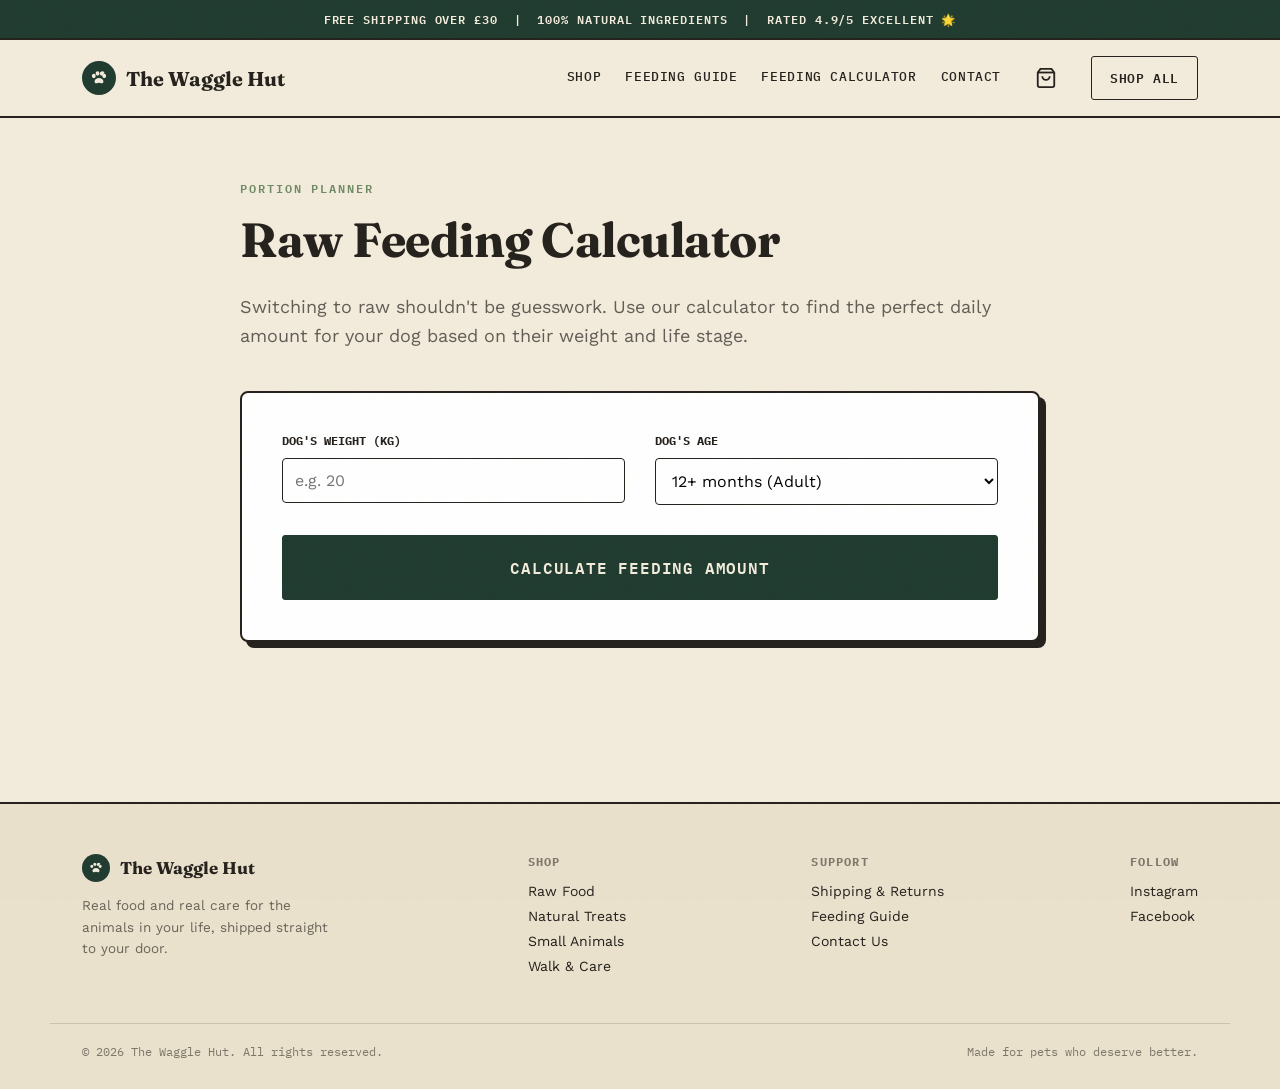
==== commit cc2b4804: "fixed shop section and added hero banner" ====
--- a/calculator.html
+++ b/calculator.html
@@ -8,6 +8,8 @@
   <link rel="stylesheet" href="css/components.css">
 </head>
 <body>
+
+<div class="announcement-bar">Free Shipping Over £30 &nbsp;|&nbsp; 100% Natural Ingredients &nbsp;|&nbsp; Rated 4.9/5 Excellent 🌟</div>
 
 <div class="cart-overlay">
   <div class="cart-drawer">
@@ -52,7 +54,7 @@
         </svg>
         <span class="cart-count">0</span>
       </button>
-      <a href="shop.html" class="cta-btn outline">Shop All</a>
+      <a href="shop.html?cat=all" class="cta-btn outline">Shop All</a>
       <button class="menu-toggle" onclick="toggleMenu()" aria-label="Toggle Menu">
         <span></span>
         <span></span>
--- a/css/main.css
+++ b/css/main.css
@@ -15,6 +15,19 @@
 
 * { box-sizing: border-box; }
 html { scroll-behavior: smooth; }
+
+.announcement-bar {
+  background: var(--pine);
+  color: var(--cream);
+  text-align: center;
+  padding: 9px 16px;
+  font-family: 'IBM Plex Mono', monospace;
+  font-size: 11.5px;
+  letter-spacing: 0.08em;
+  text-transform: uppercase;
+  border-bottom: 2px solid var(--ink);
+  font-weight: 600;
+}
 
 body {
   margin: 0;
